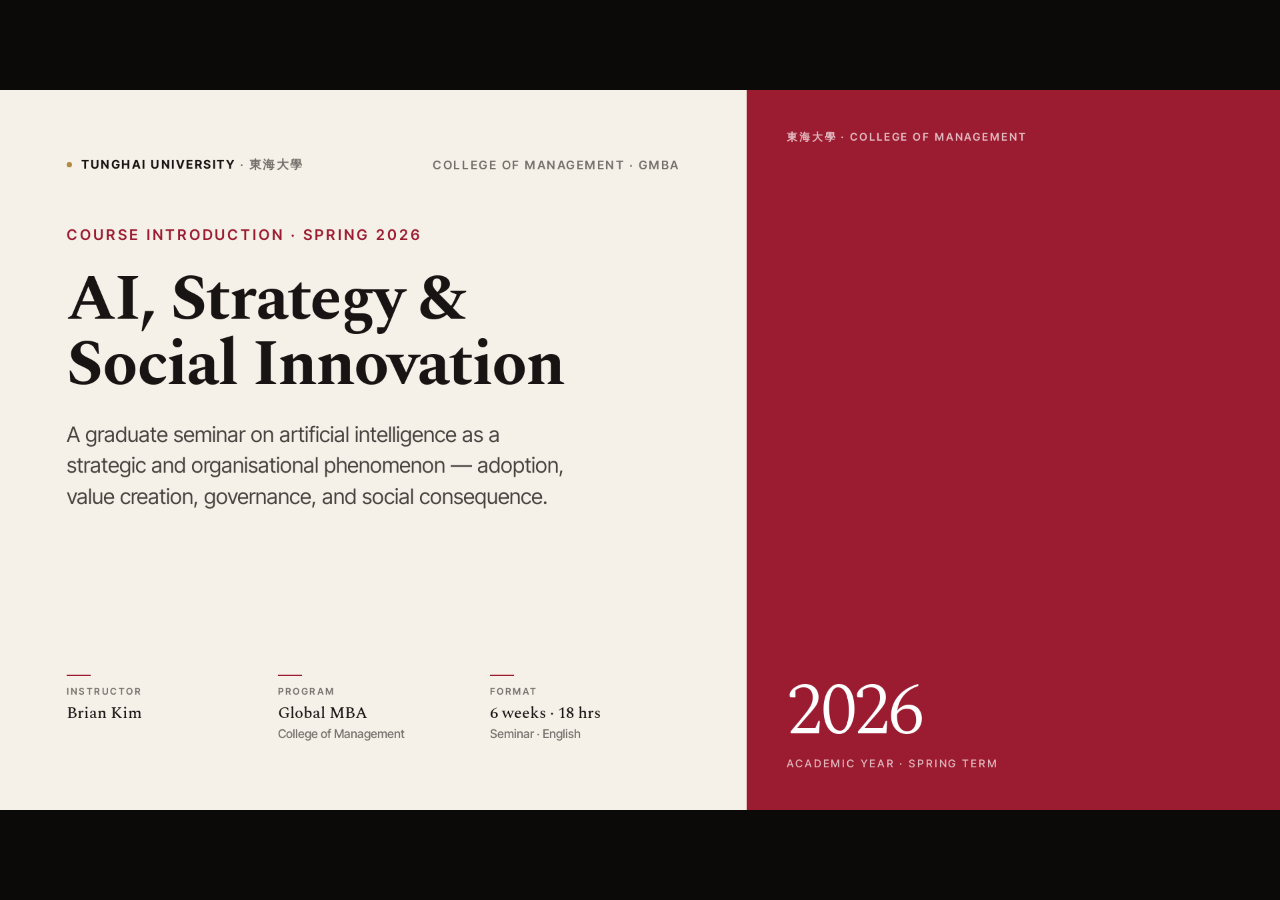
==== index.html @ d87d2ca6 "html" ====
<!doctype html>
<html lang="en">
<head>
<meta charset="utf-8">
<title>GMBA — AI, Strategy & Social Innovation · Course Intro</title>
<link rel="stylesheet" href="tokens.css">
<style>
  /* ===========================================================
     DECK FRAME — 1920×1080, projection-appropriate type/spacing
     =========================================================== */
  html, body { margin: 0; padding: 0; background: #0b0a09; font-family: var(--font-body); }

  deck-stage { background: #0b0a09; }
  deck-stage > section {
    background: var(--cream-50);
    color: var(--ink-950);
    overflow: hidden;
    position: relative;
  }

  /* TYPE_SCALE  (px) — projection sizes */
  /* title 64 · subtitle 44 · body 34 · small 28 · micro 22 */
  /* SPACING — paddingTop 100 · paddingBottom 80 · paddingX 100 · titleGap 52 · itemGap 28 */

  .slide {
    width: 100%; height: 100%;
    box-sizing: border-box;
    padding: 100px 100px 80px 100px;
    display: flex; flex-direction: column;
    position: relative;
  }
  .slide.dark { background: var(--ink-950); color: var(--cream-50); }
  .slide.crimson { background: var(--crimson-700); color: var(--white); }
  .slide.cream { background: var(--cream-50); }

  /* ---------- chrome: top brand bar + footer ---------- */
  .chrome-top {
    position: absolute;
    top: 40px; left: 100px; right: 100px;
    display: flex; justify-content: space-between; align-items: center;
    font-family: var(--font-body);
    font-size: 18px;
    letter-spacing: 0.14em;
    text-transform: uppercase;
    font-weight: 600;
    color: var(--ink-500);
  }
  .crimson .chrome-top, .dark .chrome-top { color: rgba(255,255,255,0.55); }
  .chrome-top .brand { display: flex; align-items: center; gap: 14px; }
  .chrome-top .brand-dot { width: 8px; height: 8px; background: var(--gold-500); border-radius: 50%; }
  .chrome-top .brand strong { color: var(--ink-950); font-weight: 700; }
  .crimson .chrome-top .brand strong, .dark .chrome-top .brand strong { color: var(--white); }

  .chrome-bottom {
    position: absolute;
    bottom: 36px; left: 100px; right: 100px;
    display: flex; justify-content: space-between; align-items: center;
    font-family: var(--font-body);
    font-size: 16px;
    letter-spacing: 0.12em;
    text-transform: uppercase;
    color: var(--ink-500);
  }
  .crimson .chrome-bottom, .dark .chrome-bottom { color: rgba(255,255,255,0.55); }
  .chrome-bottom .rule {
    flex: 1; height: 1px; background: var(--stone-300); margin: 0 24px;
  }
  .crimson .chrome-bottom .rule, .dark .chrome-bottom .rule { background: rgba(255,255,255,0.2); }

  /* ---------- typography ---------- */
  .eyebrow {
    font-family: var(--font-body);
    font-weight: 600;
    font-size: 22px;
    letter-spacing: 0.18em;
    text-transform: uppercase;
    color: var(--crimson-700);
    margin: 0;
  }
  .crimson .eyebrow { color: var(--gold-300); }
  .dark .eyebrow { color: var(--gold-500); }

  .title {
    font-family: var(--font-display);
    font-weight: 700;
    font-size: 88px;
    line-height: 1.02;
    letter-spacing: -0.02em;
    color: var(--ink-950);
    margin: 0;
    text-wrap: balance;
  }
  .crimson .title, .dark .title { color: var(--white); }

  .h-section {
    font-family: var(--font-display);
    font-weight: 600;
    font-size: 64px;
    line-height: 1.05;
    letter-spacing: -0.02em;
    margin: 0;
  }
  .h-frame {
    font-family: var(--font-display);
    font-weight: 600;
    font-size: 44px;
    line-height: 1.1;
    letter-spacing: -0.015em;
    margin: 0;
  }
  .lead {
    font-family: var(--font-body);
    font-weight: 400;
    font-size: 32px;
    line-height: 1.45;
    color: var(--ink-700);
    text-wrap: pretty;
    margin: 0;
  }
  .crimson .lead, .dark .lead { color: rgba(255,255,255,0.85); }

  .body-text {
    font-family: var(--font-body);
    font-weight: 400;
    font-size: 26px;
    line-height: 1.5;
    color: var(--ink-700);
    text-wrap: pretty;
    margin: 0;
  }
  .body-small {
    font-family: var(--font-body);
    font-weight: 400;
    font-size: 22px;
    line-height: 1.5;
    color: var(--ink-700);
    margin: 0;
  }
  .citation {
    font-family: var(--font-body);
    font-style: italic;
    font-weight: 400;
    font-size: 20px;
    line-height: 1.5;
    color: var(--ink-500);
    margin: 0;
  }

  /* ---------- keyword chips (pop-in) ---------- */
  .chips {
    display: flex; flex-wrap: wrap; gap: 14px 12px;
    list-style: none; margin: 0; padding: 0;
  }
  .chip {
    display: inline-flex; align-items: center;
    font-family: var(--font-body);
    font-weight: 500;
    font-size: 22px;
    letter-spacing: 0.01em;
    color: var(--ink-950);
    background: var(--white);
    border: 1px solid var(--stone-300);
    border-radius: 2px;
    padding: 12px 20px;
    /* animation start state */
    opacity: 0;
    transform: translateY(10px);
    transition: opacity 360ms var(--ease), transform 360ms var(--ease);
  }
  .crimson .chip { background: rgba(255,255,255,0.08); border-color: rgba(255,255,255,0.25); color: var(--white); }
  .chip.is-in { opacity: 1; transform: translateY(0); }
  .chip-dot { width: 6px; height: 6px; background: var(--crimson-700); border-radius: 50%; margin-right: 12px; }
  .crimson .chip-dot { background: var(--gold-500); }

  /* ---------- big number / count up ---------- */
  .stat {
    display: flex; flex-direction: column; gap: 12px;
  }
  .stat-num {
    font-family: var(--font-display);
    font-weight: 700;
    font-size: 128px;
    line-height: 0.95;
    letter-spacing: -0.04em;
    color: var(--crimson-700);
    font-variant-numeric: tabular-nums;
  }
  .crimson .stat-num, .dark .stat-num { color: var(--gold-300); }
  .stat-num.ink { color: var(--ink-950); }
  .stat-label {
    font-family: var(--font-body);
    font-weight: 500;
    font-size: 22px;
    line-height: 1.4;
    letter-spacing: 0.04em;
    color: var(--ink-700);
    max-width: 360px;
    text-transform: none;
  }
  .crimson .stat-label, .dark .stat-label { color: rgba(255,255,255,0.8); }
  .stat-source {
    font-family: var(--font-body);
    font-weight: 400;
    font-style: italic;
    font-size: 16px;
    color: var(--ink-500);
  }
  .crimson .stat-source, .dark .stat-source { color: rgba(255,255,255,0.55); }

  /* hero band band */
  .hero-band {
    position: absolute; left: 0; right: 0; top: 0;
    height: 280px;
    background: var(--crimson-700);
    z-index: 0;
  }
  .hero-band .luce {
    position: absolute;
    right: 100px; top: 0; bottom: 0;
    width: 320px;
    opacity: 0.08;
    background: url("assets/luce-chapel-silhouette.svg") center / contain no-repeat;
  }

  /* ---------- framework rows (W*.2 slides) ---------- */
  .frame-row {
    display: grid;
    grid-template-columns: 80px 1fr 1.2fr;
    gap: 36px;
    padding: 30px 0;
    border-top: 1px solid var(--stone-300);
    align-items: start;
  }
  .frame-row:last-child { border-bottom: 1px solid var(--stone-300); }
  .frame-num {
    font-family: var(--font-mono);
    font-weight: 500;
    font-size: 22px;
    color: var(--crimson-700);
    letter-spacing: 0.04em;
    padding-top: 6px;
  }
  .frame-name {
    font-family: var(--font-display);
    font-weight: 600;
    font-size: 36px;
    line-height: 1.1;
    color: var(--ink-950);
    margin: 0 0 6px 0;
  }
  .frame-cite {
    font-family: var(--font-body);
    font-weight: 400;
    font-size: 18px;
    color: var(--ink-500);
    margin: 0;
    line-height: 1.4;
  }
  .frame-hook {
    font-family: var(--font-body);
    font-weight: 400;
    font-size: 22px;
    line-height: 1.5;
    color: var(--ink-700);
    margin: 0;
    text-wrap: pretty;
  }

  /* ---------- agenda grid (overview) ---------- */
  .agenda {
    display: grid;
    grid-template-columns: repeat(3, 1fr);
    gap: 32px 32px;
  }
  .agenda-item {
    background: var(--white);
    border: 1px solid var(--stone-300);
    border-radius: 10px;
    padding: 36px 36px;
    display: flex; flex-direction: column; gap: 18px;
    box-shadow: var(--shadow-1);
  }
  .agenda-week {
    font-family: var(--font-mono);
    font-weight: 500;
    font-size: 18px;
    color: var(--crimson-700);
    letter-spacing: 0.08em;
    text-transform: uppercase;
  }
  .agenda-title {
    font-family: var(--font-display);
    font-weight: 600;
    font-size: 28px;
    line-height: 1.15;
    color: var(--ink-950);
    margin: 0;
  }
  .agenda-meta {
    margin-top: auto;
    font-family: var(--font-body);
    font-size: 18px;
    color: var(--ink-500);
    border-top: 1px solid var(--stone-200);
    padding-top: 16px;
  }

  /* week opener (W*.1) */
  .week-opener {
    display: grid;
    grid-template-columns: 1.05fr 0.95fr;
    gap: 80px;
    height: 100%;
    align-items: stretch;
  }
  .week-opener .left {
    display: flex; flex-direction: column; gap: 32px; padding-top: 40px;
    z-index: 1;
  }
  .week-opener .right {
    display: flex; flex-direction: column; gap: 36px;
    background: var(--white);
    border: 1px solid var(--stone-300);
    border-radius: 10px;
    padding: 56px 48px;
    box-shadow: var(--shadow-1);
    align-self: center;
    margin-top: 60px;
  }
  .stat-grid {
    display: grid; grid-template-columns: 1fr 1fr; gap: 40px 32px;
  }
  .stat-grid .stat-num { font-size: 76px; }
  .stat-grid .stat-label { font-size: 19px; }

  /* week opener — keywords block */
  .keywords-block {
    margin-top: 20px;
  }
  .keywords-label {
    font-family: var(--font-body);
    font-weight: 600;
    font-size: 18px;
    letter-spacing: 0.18em;
    text-transform: uppercase;
    color: var(--crimson-700);
    margin: 0 0 18px 0;
  }
  .crimson .keywords-label { color: var(--gold-300); }

  /* ---------- cover ---------- */
  .cover {
    height: 100%;
    display: grid;
    grid-template-columns: 1.4fr 1fr;
    gap: 0;
    background: var(--cream-50);
  }
  .cover-left {
    padding: 100px;
    display: flex; flex-direction: column; justify-content: space-between;
    background: var(--cream-50);
    position: relative;
  }
  .cover-right {
    background: var(--crimson-700);
    color: var(--white);
    position: relative;
    overflow: hidden;
  }
  .cover-right::before {
    content: ""; position: absolute; inset: 0;
    background: url("assets/luce-chapel-silhouette.svg") center 75% / 80% no-repeat;
    opacity: 0.12;
  }
  .cover-right .label {
    position: absolute;
    top: 60px; left: 60px; right: 60px;
    font-family: var(--font-body);
    font-weight: 600; font-size: 16px;
    letter-spacing: 0.18em; text-transform: uppercase;
    color: rgba(255,255,255,0.7);
  }
  .cover-right .seal {
    position: absolute;
    bottom: 60px; left: 60px; right: 60px;
    color: var(--white);
  }
  .cover-right .seal .year {
    font-family: var(--font-display);
    font-weight: 300;
    font-size: 110px;
    line-height: 1;
    letter-spacing: -0.04em;
    color: var(--white);
  }
  .cover-right .seal .yearlabel {
    font-family: var(--font-body);
    font-weight: 500;
    font-size: 16px;
    letter-spacing: 0.18em;
    text-transform: uppercase;
    color: rgba(255,255,255,0.7);
    margin-top: 12px;
  }
  .cover-meta {
    display: grid; grid-template-columns: repeat(3, 1fr); gap: 32px;
  }
  .cover-meta .field-label {
    font-family: var(--font-body);
    font-weight: 600;
    font-size: 14px;
    letter-spacing: 0.18em;
    text-transform: uppercase;
    color: var(--ink-500);
    margin: 0 0 10px 0;
  }
  .cover-meta .field-value {
    font-family: var(--font-display);
    font-weight: 500;
    font-size: 24px;
    line-height: 1.25;
    color: var(--ink-950);
    margin: 0;
  }
  .cover-meta .rule {
    height: 2px; width: 36px; background: var(--crimson-700);
    margin-bottom: 14px;
  }

  /* closing */
  .closing-grid {
    display: grid; grid-template-columns: 1fr 1fr; gap: 80px;
    flex: 1;
    align-content: center;
  }
  .closing-block .label {
    font-family: var(--font-body);
    font-weight: 600;
    font-size: 18px;
    letter-spacing: 0.18em;
    text-transform: uppercase;
    color: var(--crimson-700);
    margin: 0 0 22px 0;
  }
  .closing-list {
    list-style: none; padding: 0; margin: 0;
    display: flex; flex-direction: column; gap: 18px;
  }
  .closing-list li {
    display: grid; grid-template-columns: 1fr auto;
    align-items: baseline;
    border-bottom: 1px solid var(--stone-300);
    padding-bottom: 18px;
    font-family: var(--font-body);
    font-size: 26px;
    color: var(--ink-700);
  }
  .closing-list li strong { color: var(--ink-950); font-weight: 600; }
  .closing-list li .right { font-family: var(--font-mono); font-size: 22px; color: var(--crimson-700); }

  /* ---------- helpers ---------- */
  .pop {
    opacity: 0; transform: translateY(8px);
    transition: opacity 480ms var(--ease), transform 480ms var(--ease);
  }
  .is-in .pop, .pop.is-in { opacity: 1; transform: translateY(0); }

  .num-callout {
    display: inline-flex; align-items: baseline; gap: 14px;
    padding: 6px 0;
  }
  .num-callout .n {
    font-family: var(--font-display);
    font-weight: 700;
    font-size: 56px;
    color: var(--crimson-700);
    line-height: 1;
    font-variant-numeric: tabular-nums;
  }
  .num-callout .lbl {
    font-family: var(--font-body);
    font-size: 18px;
    color: var(--ink-700);
    line-height: 1.3;
  }

  /* progress dots used in chrome-top right */
  .progress {
    display: flex; gap: 6px; align-items: center;
  }
  .progress .dot {
    width: 8px; height: 8px; border-radius: 50%;
    background: var(--stone-300);
  }
  .progress .dot.active { background: var(--crimson-700); }
  .crimson .progress .dot { background: rgba(255,255,255,0.3); }
  .crimson .progress .dot.active { background: var(--gold-500); }

  /* divider gold dot */
  .gold-dot {
    width: 10px; height: 10px; background: var(--gold-500);
    border-radius: 50%; display: inline-block; vertical-align: middle;
  }

  /* slide W2 split image card */
  .figure-card {
    background: var(--white);
    border: 1px solid var(--stone-300);
    border-radius: 10px;
    overflow: hidden;
    box-shadow: var(--shadow-1);
    display: flex; flex-direction: column;
  }
  .figure-img {
    aspect-ratio: 4 / 3;
    background-size: cover; background-position: center;
  }
  .figure-cap {
    padding: 18px 22px;
    font-family: var(--font-body);
    font-size: 16px;
    color: var(--ink-700);
    border-top: 1px solid var(--stone-200);
  }

  /* slide-frame label (top right of W*.2 slides) */
  .frame-label {
    font-family: var(--font-body);
    font-weight: 600;
    font-size: 18px;
    letter-spacing: 0.18em;
    text-transform: uppercase;
    color: var(--crimson-700);
  }
</style>
</head>
<body>

<deck-stage width="1920" height="1080">

  <!-- ============ 01 · COVER ============ -->
  <section data-label="01 Cover">
    <div class="cover">
      <div class="cover-left">
        <div>
          <div class="chrome-top" style="position: static; left: auto; right: auto; top: auto; padding: 0; margin-bottom: 80px;">
            <div class="brand">
              <span class="brand-dot"></span>
              <span><strong>Tunghai University</strong>&nbsp;·&nbsp;東海大學</span>
            </div>
            <div>College of Management · GMBA</div>
          </div>

          <p class="eyebrow" style="margin-bottom: 36px;">Course Introduction · Spring 2026</p>
          <h1 class="title" style="font-size: 96px; max-width: 920px;">
            AI, Strategy &amp; Social Innovation
          </h1>
          <p class="lead" style="margin-top: 32px; max-width: 760px;">
            A graduate seminar on artificial intelligence as a strategic and organisational
            phenomenon — adoption, value creation, governance, and social consequence.
          </p>
        </div>

        <div class="cover-meta">
          <div>
            <div class="rule"></div>
            <p class="field-label">Instructor</p>
            <p class="field-value">Brian Kim</p>
          </div>
          <div>
            <div class="rule"></div>
            <p class="field-label">Program</p>
            <p class="field-value">Global MBA<br><span style="color:var(--ink-500); font-size: 18px; font-family: var(--font-body);">College of Management</span></p>
          </div>
          <div>
            <div class="rule"></div>
            <p class="field-label">Format</p>
            <p class="field-value">6 weeks · 18 hrs<br><span style="color:var(--ink-500); font-size: 18px; font-family: var(--font-body);">Seminar · English</span></p>
          </div>
        </div>
      </div>

      <div class="cover-right">
        <div class="label">東海大學 · College of Management</div>
        <div class="seal">
          <div class="year"><span class="counter" data-target="2026" data-duration="1400">2026</span></div>
          <div class="yearlabel">Academic year · Spring term</div>
        </div>
      </div>
    </div>
  </section>

  <!-- ============ 02 · COURSE OVERVIEW ============ -->
  <section data-label="02 Course Overview">
    <div class="slide cream">
      <div class="chrome-top">
        <div class="brand"><span class="brand-dot"></span><span><strong>GMBA</strong> · AI, Strategy &amp; Social Innovation</span></div>
        <div>Course Overview</div>
      </div>

      <div style="display: grid; grid-template-columns: 1fr 1.2fr; gap: 100px; flex: 1; align-content: center; padding-top: 40px;">
        <div>
          <p class="eyebrow">The shape of the course</p>
          <h2 class="h-section" style="margin-top: 28px; max-width: 600px;">Six themes, mapped from firm to society.</h2>
          <p class="lead" style="margin-top: 36px; max-width: 540px;">
            The seminar moves from individual adoption decisions to industry-level disruption,
            then outward to data markets, infrastructure, public policy, and the longevity economy.
          </p>

          <div style="display: grid; grid-template-columns: repeat(3, auto); gap: 56px; margin-top: 72px; max-width: 620px;">
            <div class="stat">
              <div class="stat-num ink"><span class="counter" data-target="6" data-duration="1100">6</span></div>
              <div class="stat-label">Weekly sessions</div>
            </div>
            <div class="stat">
              <div class="stat-num ink"><span class="counter" data-target="18" data-duration="1300">18</span></div>
              <div class="stat-label">Contact hours</div>
            </div>
            <div class="stat">
              <div class="stat-num ink"><span class="counter" data-target="18" data-duration="1500">18</span></div>
              <div class="stat-label">Seminal readings</div>
            </div>
          </div>
        </div>

        <div class="agenda">
          <div class="agenda-item"><span class="agenda-week">Week 1</span><h3 class="agenda-title">AI Strategy in Healthcare</h3><div class="agenda-meta">Watson Health · Build vs buy</div></div>
          <div class="agenda-item"><span class="agenda-week">Week 2</span><h3 class="agenda-title">AI in the Medical Sector</h3><div class="agenda-meta">Regulation · Value chain</div></div>
          <div class="agenda-item"><span class="agenda-week">Week 3</span><h3 class="agenda-title">AI &amp; Data as Strategic Assets</h3><div class="agenda-meta">Governance · Platforms</div></div>
          <div class="agenda-item"><span class="agenda-week">Week 4</span><h3 class="agenda-title">AI &amp; IoT Operations</h3><div class="agenda-meta">Smart infrastructure</div></div>
          <div class="agenda-item"><span class="agenda-week">Week 5</span><h3 class="agenda-title">AI for Social Impact</h3><div class="agenda-meta">Public sector · ESG</div></div>
          <div class="agenda-item"><span class="agenda-week">Week 6</span><h3 class="agenda-title">Smart Silver Economy Business Model</h3><div class="agenda-meta">Capstone · Longevity</div></div>
        </div>
      </div>

      <div class="chrome-bottom">
        <span>Tunghai GMBA · 東海大學</span>
        <div class="rule"></div>
        <span>Course Introduction</span>
      </div>
    </div>
  </section>

  <!-- ============ 03 · W1.1 ============ -->
  <section data-label="03 Week 1 · Healthcare">
    <div class="slide cream">
      <div class="hero-band"><div class="luce"></div></div>

      <div class="chrome-top" style="color: rgba(255,255,255,0.7);">
        <div class="brand"><span class="brand-dot"></span><span style="color:#fff;"><strong style="color:#fff;">Week 01</strong> · 03 / 15</span></div>
        <div style="color:rgba(255,255,255,0.7);">AI Strategy in Healthcare</div>
      </div>

      <div style="display: grid; grid-template-columns: 1.2fr 1fr; gap: 80px; flex: 1; padding-top: 220px;">
        <div>
          <p class="eyebrow">Week 01 · Session 1 of 2</p>
          <h2 class="title" style="font-size: 80px; margin-top: 24px; max-width: 720px;">AI Strategy in Healthcare</h2>
          <p class="lead" style="margin-top: 28px; max-width: 660px;">
            AI adoption is a strategic decision, not a technical one — and Watson Health is the
            seminar's opening case study in how that decision can fail at scale.
          </p>

          <div class="keywords-block">
            <p class="keywords-label">Keywords</p>
            <ul class="chips">
              <li class="chip" data-chip><span class="chip-dot"></span>AI adoption</li>
              <li class="chip" data-chip><span class="chip-dot"></span>Strategic investment</li>
              <li class="chip" data-chip><span class="chip-dot"></span>Build vs buy</li>
              <li class="chip" data-chip><span class="chip-dot"></span>Vendor risk</li>
              <li class="chip" data-chip><span class="chip-dot"></span>ROI framing</li>
              <li class="chip" data-chip><span class="chip-dot"></span>IBM Watson lesson</li>
            </ul>
          </div>
        </div>

        <div class="right" style="background: var(--white); border: 1px solid var(--stone-300); border-radius: 10px; padding: 56px 48px; box-shadow: var(--shadow-1); align-self: center; margin-top: 40px;">
          <p class="eyebrow" style="font-size: 18px;">Headline figures · Watson Health</p>
          <div class="stat-grid" style="margin-top: 36px;">
            <div class="stat">
              <div class="stat-num">$<span class="counter" data-target="4" data-duration="1300">4</span>B+</div>
              <div class="stat-label">IBM acquisition spend on Watson Health</div>
            </div>
            <div class="stat">
              <div class="stat-num"><span class="counter" data-target="75" data-duration="1500">75</span>%</div>
              <div class="stat-label">Loss in acquisition value at 2022 sale</div>
            </div>
            <div class="stat">
              <div class="stat-num">$<span class="counter" data-target="62" data-duration="1300">62</span>M</div>
              <div class="stat-label">MD Anderson failed oncology pilot</div>
            </div>
            <div class="stat">
              <div class="stat-num"><span class="counter" data-target="200" data-duration="1500">200</span>+</div>
              <div class="stat-label">Hospital partnerships at peak</div>
            </div>
          </div>
          <p class="stat-source" style="margin-top: 30px;">Source: IBM disclosures, 2015–2022.</p>
        </div>
      </div>

      <div class="chrome-bottom">
        <span>Week 01 · AI Strategy in Healthcare</span>
        <div class="rule"></div>
        <span>03 / 15</span>
      </div>
    </div>
  </section>

  <!-- ============ 04 · W1.2 ============ -->
  <section data-label="04 Week 1 · Frameworks">
    <div class="slide cream">
      <div class="chrome-top">
        <div class="brand"><span class="brand-dot"></span><span><strong>Week 01</strong> · 04 / 15</span></div>
        <div class="frame-label">Theoretical Foundations</div>
      </div>

      <div style="display: grid; grid-template-columns: 0.85fr 1.4fr; gap: 80px; flex: 1; padding-top: 60px; align-items: start;">
        <div>
          <p class="eyebrow">Management focus</p>
          <h2 class="h-section" style="font-size: 56px; margin-top: 24px; max-width: 460px;">A failed acquisition, read through three classic lenses.</h2>
          <p class="body-text" style="margin-top: 32px;">
            Students analyse the build‑vs‑buy decision through Christensen's disruption framework,
            the Technology Acceptance Model, and Barney's Resource‑Based View — locating the failure
            not in the algorithm but in strategic posture.
          </p>

          <div style="display:flex; gap: 40px; margin-top: 56px;">
            <div class="num-callout">
              <span class="n">$<span class="counter" data-target="1" data-duration="1100">1</span>B</span>
              <span class="lbl">2022 sale price<br>(from $4B+ in)</span>
            </div>
            <div class="num-callout">
              <span class="n"><span class="counter" data-target="3" data-duration="900">3</span></span>
              <span class="lbl">Frameworks<br>this session</span>
            </div>
          </div>
        </div>

        <div>
          <div class="frame-row">
            <div class="frame-num">01</div>
            <div>
              <h3 class="frame-name">Disruptive Innovation</h3>
              <p class="frame-cite">Bower &amp; Christensen (1995). <em>Harvard Business Review</em>, 73(1), 43–53.</p>
            </div>
            <p class="frame-hook">Why incumbents like IBM misread Watson's clinical promise — disruptive AI capabilities are easily distorted by anchoring to existing customer expectations and margin structures.</p>
          </div>
          <div class="frame-row">
            <div class="frame-num">02</div>
            <div>
              <h3 class="frame-name">Technology Acceptance Model</h3>
              <p class="frame-cite">Davis (1989). <em>MIS Quarterly</em>, 13(3), 319–340.</p>
            </div>
            <p class="frame-hook">Locates Watson's adoption failure in clinician workflow, not algorithmic capability — perceived usefulness and ease of use as decisive variables.</p>
          </div>
          <div class="frame-row">
            <div class="frame-num">03</div>
            <div>
              <h3 class="frame-name">Resource‑Based View</h3>
              <p class="frame-cite">Barney (1991). <em>Journal of Management</em>, 17(1), 99–120.</p>
            </div>
            <p class="frame-hook">Underpins the build‑vs‑buy question: should AI capability be cultivated as a rare and inimitable resource, or sourced from vendors with no sustainable advantage?</p>
          </div>
        </div>
      </div>

      <div class="chrome-bottom">
        <span>Week 01 · Frameworks</span>
        <div class="rule"></div>
        <span>04 / 15</span>
      </div>
    </div>
  </section>

  <!-- ============ 05 · W2.1 ============ -->
  <section data-label="05 Week 2 · Medical Sector">
    <div class="slide cream">
      <div class="hero-band"><div class="luce"></div></div>
      <div class="chrome-top" style="color: rgba(255,255,255,0.7);">
        <div class="brand"><span class="brand-dot"></span><span style="color:#fff;"><strong style="color:#fff;">Week 02</strong> · 05 / 15</span></div>
        <div style="color:rgba(255,255,255,0.7);">AI in the Medical Sector</div>
      </div>

      <div style="display: grid; grid-template-columns: 1.2fr 1fr; gap: 80px; flex: 1; padding-top: 220px;">
        <div>
          <p class="eyebrow">Week 02 · Session 1 of 2</p>
          <h2 class="title" style="font-size: 80px; margin-top: 24px; max-width: 720px;">AI in the Medical Sector</h2>
          <p class="lead" style="margin-top: 28px; max-width: 660px;">
            A regulated market where AI deployment hinges on institutional complexity — approval pathways,
            partnership templates, and the careful management of clinical liability.
          </p>

          <div class="keywords-block">
            <p class="keywords-label">Keywords</p>
            <ul class="chips">
              <li class="chip" data-chip><span class="chip-dot"></span>Market entry</li>
              <li class="chip" data-chip><span class="chip-dot"></span>Regulatory strategy</li>
              <li class="chip" data-chip><span class="chip-dot"></span>Partnership models</li>
              <li class="chip" data-chip><span class="chip-dot"></span>Liability management</li>
              <li class="chip" data-chip><span class="chip-dot"></span>Value chain disruption</li>
              <li class="chip" data-chip><span class="chip-dot"></span>Innovation pipeline</li>
            </ul>
          </div>
        </div>

        <div class="right" style="background: var(--white); border: 1px solid var(--stone-300); border-radius: 10px; padding: 56px 48px; box-shadow: var(--shadow-1); align-self: center; margin-top: 40px;">
          <p class="eyebrow" style="font-size: 18px;">Market signals · 2024 → 2033</p>
          <div class="stat-grid" style="margin-top: 36px;">
            <div class="stat">
              <div class="stat-num"><span class="counter" data-target="950" data-duration="1700">950</span>+</div>
              <div class="stat-label">FDA‑authorized AI/ML medical devices (mid‑2024)</div>
            </div>
            <div class="stat">
              <div class="stat-num"><span class="counter" data-target="80" data-duration="1300">80</span>%</div>
              <div class="stat-label">Share cleared in radiology</div>
            </div>
            <div class="stat">
              <div class="stat-num">$<span class="counter" data-target="20" data-duration="1300">20</span>B</div>
              <div class="stat-label">Global AI healthcare market, 2024</div>
            </div>
            <div class="stat">
              <div class="stat-num">$<span class="counter" data-target="600" data-duration="1700">600</span>B</div>
              <div class="stat-label">Projected market, 2033</div>
            </div>
          </div>
          <p class="stat-source" style="margin-top: 30px;">Source: FDA device authorisations · industry projections, 2024.</p>
        </div>
      </div>

      <div class="chrome-bottom">
        <span>Week 02 · AI in the Medical Sector</span>
        <div class="rule"></div>
        <span>05 / 15</span>
      </div>
    </div>
  </section>

  <!-- ============ 06 · W2.2 ============ -->
  <section data-label="06 Week 2 · Frameworks">
    <div class="slide cream">
      <div class="chrome-top">
        <div class="brand"><span class="brand-dot"></span><span><strong>Week 02</strong> · 06 / 15</span></div>
        <div class="frame-label">Theoretical Foundations</div>
      </div>

      <div style="display: grid; grid-template-columns: 0.85fr 1.4fr; gap: 80px; flex: 1; padding-top: 60px; align-items: start;">
        <div>
          <p class="eyebrow">Management focus</p>
          <h2 class="h-section" style="font-size: 56px; margin-top: 24px; max-width: 460px;">Mapping where AI inserts itself in regulated value chains.</h2>
          <p class="body-text" style="margin-top: 32px;">
            Students will trace AI across diagnosis, treatment, billing and engagement — combining
            Porter's structural lens with institutional theory and a transaction‑cost reading of
            vendor‑provider partnerships.
          </p>

          <div style="display:flex; gap: 40px; margin-top: 56px;">
            <div class="num-callout">
              <span class="n">30×</span>
              <span class="lbl">Market growth<br>2024 → 2033</span>
            </div>
            <div class="num-callout">
              <span class="n"><span class="counter" data-target="3" data-duration="900">3</span></span>
              <span class="lbl">Frameworks<br>this session</span>
            </div>
          </div>
        </div>

        <div>
          <div class="frame-row">
            <div class="frame-num">01</div>
            <div>
              <h3 class="frame-name">Porter's Value Chain</h3>
              <p class="frame-cite">Porter &amp; Millar (1985). <em>Harvard Business Review</em>, 63(4), 149–160.</p>
            </div>
            <p class="frame-hook">A structural lens for mapping where AI enters diagnosis, treatment, billing and patient engagement — and where margin capture is most likely.</p>
          </div>
          <div class="frame-row">
            <div class="frame-num">02</div>
            <div>
              <h3 class="frame-name">Institutional Theory</h3>
              <p class="frame-cite">DiMaggio &amp; Powell (1983). <em>American Sociological Review</em>, 48(2), 147–160.</p>
            </div>
            <p class="frame-hook">Explains why medical AI deployments converge on similar regulatory pathways, certification routines, and partnership templates.</p>
          </div>
          <div class="frame-row">
            <div class="frame-num">03</div>
            <div>
              <h3 class="frame-name">Transaction Cost Economics</h3>
              <p class="frame-cite">Williamson (1981). <em>American Journal of Sociology</em>, 87(3), 548–577.</p>
            </div>
            <p class="frame-hook">Frames vendor–provider liability allocation and contract design as a question of governance choice under uncertainty and asset specificity.</p>
          </div>
        </div>
      </div>

      <div class="chrome-bottom">
        <span>Week 02 · Frameworks</span>
        <div class="rule"></div>
        <span>06 / 15</span>
      </div>
    </div>
  </section>

  <!-- ============ 07 · W3.1 ============ -->
  <section data-label="07 Week 3 · Data">
    <div class="slide cream">
      <div class="hero-band"><div class="luce"></div></div>
      <div class="chrome-top" style="color: rgba(255,255,255,0.7);">
        <div class="brand"><span class="brand-dot"></span><span style="color:#fff;"><strong style="color:#fff;">Week 03</strong> · 07 / 15</span></div>
        <div style="color:rgba(255,255,255,0.7);">AI &amp; Data as Strategic Assets</div>
      </div>

      <div style="display: grid; grid-template-columns: 1.2fr 1fr; gap: 80px; flex: 1; padding-top: 220px;">
        <div>
          <p class="eyebrow">Week 03 · Session 1 of 2</p>
          <h2 class="title" style="font-size: 80px; margin-top: 24px; max-width: 720px;">AI &amp; Data as Strategic Assets</h2>
          <p class="lead" style="margin-top: 28px; max-width: 660px;">
            Data is the asset; AI is the multiplier. The session examines governance, monetisation,
            and the platform economics of two‑sided data markets.
          </p>

          <div class="keywords-block">
            <p class="keywords-label">Keywords</p>
            <ul class="chips">
              <li class="chip" data-chip><span class="chip-dot"></span>Data governance</li>
              <li class="chip" data-chip><span class="chip-dot"></span>Competitive moat</li>
              <li class="chip" data-chip><span class="chip-dot"></span>Platform strategy</li>
              <li class="chip" data-chip><span class="chip-dot"></span>Monetisation</li>
              <li class="chip" data-chip><span class="chip-dot"></span>Risk &amp; compliance</li>
              <li class="chip" data-chip><span class="chip-dot"></span>Organisational readiness</li>
            </ul>
          </div>
        </div>

        <div class="right" style="background: var(--white); border: 1px solid var(--stone-300); border-radius: 10px; padding: 56px 48px; box-shadow: var(--shadow-1); align-self: center; margin-top: 40px;">
          <p class="eyebrow" style="font-size: 18px;">The data‑value gap · by 2030</p>
          <div class="stat-grid" style="margin-top: 36px;">
            <div class="stat">
              <div class="stat-num">$<span class="counter" data-target="15.7" data-duration="1700" data-decimals="1">15.7</span>T</div>
              <div class="stat-label">AI's projected contribution to global GDP</div>
            </div>
            <div class="stat">
              <div class="stat-num"><span class="counter" data-target="60" data-duration="1300">60</span>%</div>
              <div class="stat-label">Of value trapped in ungoverned data silos</div>
            </div>
            <div class="stat">
              <div class="stat-num"><span class="counter" data-target="2030" data-duration="1500">2030</span></div>
              <div class="stat-label">Horizon year for the projection</div>
            </div>
            <div class="stat">
              <div class="stat-num">2‑sided</div>
              <div class="stat-label">Market structure underpinning AI platforms</div>
            </div>
          </div>
          <p class="stat-source" style="margin-top: 30px;">Source: PwC, McKinsey AI economic impact estimates.</p>
        </div>
      </div>

      <div class="chrome-bottom">
        <span>Week 03 · AI &amp; Data as Strategic Assets</span>
        <div class="rule"></div>
        <span>07 / 15</span>
      </div>
    </div>
  </section>

  <!-- ============ 08 · W3.2 ============ -->
  <section data-label="08 Week 3 · Frameworks">
    <div class="slide cream">
      <div class="chrome-top">
        <div class="brand"><span class="brand-dot"></span><span><strong>Week 03</strong> · 08 / 15</span></div>
        <div class="frame-label">Theoretical Foundations</div>
      </div>

      <div style="display: grid; grid-template-columns: 0.85fr 1.4fr; gap: 80px; flex: 1; padding-top: 60px; align-items: start;">
        <div>
          <p class="eyebrow">Management focus</p>
          <h2 class="h-section" style="font-size: 56px; margin-top: 24px; max-width: 460px;">From sensing change to monetising the asymmetry it creates.</h2>
          <p class="body-text" style="margin-top: 32px;">
            Three economic lenses combine: dynamic capabilities for renewal,
            two‑sided market theory for monetisation, and the lemons problem to make sense of
            opacity in AI training data and model provenance.
          </p>

          <div style="display:flex; gap: 40px; margin-top: 56px;">
            <div class="num-callout">
              <span class="n">$<span class="counter" data-target="15.7" data-duration="1700" data-decimals="1">15.7</span>T</span>
              <span class="lbl">AI contribution<br>to global GDP, 2030</span>
            </div>
            <div class="num-callout">
              <span class="n"><span class="counter" data-target="3" data-duration="900">3</span></span>
              <span class="lbl">Frameworks<br>this session</span>
            </div>
          </div>
        </div>

        <div>
          <div class="frame-row">
            <div class="frame-num">01</div>
            <div>
              <h3 class="frame-name">Dynamic Capabilities</h3>
              <p class="frame-cite">Teece, Pisano &amp; Shuen (1997). <em>Strategic Management Journal</em>, 18(7), 509–533.</p>
            </div>
            <p class="frame-hook">Frames data‑and‑AI strategy as sensing, seizing and reconfiguring — testing whether organisations can renew data assets, not merely accumulate them.</p>
          </div>
          <div class="frame-row">
            <div class="frame-num">02</div>
            <div>
              <h3 class="frame-name">Platform Economics (Two‑Sided Markets)</h3>
              <p class="frame-cite">Rochet &amp; Tirole (2003). <em>JEEA</em>, 1(4), 990–1029.</p>
            </div>
            <p class="frame-hook">Explains how AI firms monetise data by orchestrating two‑sided markets where one side's training signal creates value for the other.</p>
          </div>
          <div class="frame-row">
            <div class="frame-num">03</div>
            <div>
              <h3 class="frame-name">Information Asymmetry</h3>
              <p class="frame-cite">Akerlof (1970). <em>Quarterly Journal of Economics</em>, 84(3), 488–500.</p>
            </div>
            <p class="frame-hook">Maps the lemons problem onto AI markets: transparency and certification become economic — not just ethical — necessities.</p>
          </div>
        </div>
      </div>

      <div class="chrome-bottom">
        <span>Week 03 · Frameworks</span>
        <div class="rule"></div>
        <span>08 / 15</span>
      </div>
    </div>
  </section>

  <!-- ============ 09 · W4.1 ============ -->
  <section data-label="09 Week 4 · IoT">
    <div class="slide cream">
      <div class="hero-band"><div class="luce"></div></div>
      <div class="chrome-top" style="color: rgba(255,255,255,0.7);">
        <div class="brand"><span class="brand-dot"></span><span style="color:#fff;"><strong style="color:#fff;">Week 04</strong> · 09 / 15</span></div>
        <div style="color:rgba(255,255,255,0.7);">AI &amp; IoT Operations</div>
      </div>

      <div style="display: grid; grid-template-columns: 1.2fr 1fr; gap: 80px; flex: 1; padding-top: 220px;">
        <div>
          <p class="eyebrow">Week 04 · Session 1 of 2</p>
          <h2 class="title" style="font-size: 80px; margin-top: 24px; max-width: 720px;">AI &amp; IoT Operations</h2>
          <p class="lead" style="margin-top: 28px; max-width: 660px;">
            The Internet of Things creates a new operational layer. The session examines
            capital allocation, ecosystem management, and the diffusion of connected infrastructure.
          </p>

          <div class="keywords-block">
            <p class="keywords-label">Keywords</p>
            <ul class="chips">
              <li class="chip" data-chip><span class="chip-dot"></span>Operational efficiency</li>
              <li class="chip" data-chip><span class="chip-dot"></span>Smart infrastructure</li>
              <li class="chip" data-chip><span class="chip-dot"></span>Ecosystem management</li>
              <li class="chip" data-chip><span class="chip-dot"></span>Scalability</li>
              <li class="chip" data-chip><span class="chip-dot"></span>Capital allocation</li>
              <li class="chip" data-chip><span class="chip-dot"></span>Supply chain AI</li>
            </ul>
          </div>
        </div>

        <div class="right" style="background: var(--white); border: 1px solid var(--stone-300); border-radius: 10px; padding: 56px 48px; box-shadow: var(--shadow-1); align-self: center; margin-top: 40px;">
          <p class="eyebrow" style="font-size: 18px;">The operational layer · by 2030</p>
          <div class="stat-grid" style="margin-top: 36px;">
            <div class="stat">
              <div class="stat-num"><span class="counter" data-target="30" data-duration="1500">30</span>–<span class="counter" data-target="40" data-duration="1700">40</span>B</div>
              <div class="stat-label">Connected IoT devices</div>
            </div>
            <div class="stat">
              <div class="stat-num">$<span class="counter" data-target="12.6" data-duration="1700" data-decimals="1">12.6</span>T</div>
              <div class="stat-label">High estimate of IoT economic value</div>
            </div>
            <div class="stat">
              <div class="stat-num">$<span class="counter" data-target="14" data-duration="1500">14</span>T</div>
              <div class="stat-label">Industrial efficiency upside</div>
            </div>
            <div class="stat">
              <div class="stat-num">$<span class="counter" data-target="5.5" data-duration="1500" data-decimals="1">5.5</span>T</div>
              <div class="stat-label">Low estimate of IoT economic value</div>
            </div>
          </div>
          <p class="stat-source" style="margin-top: 30px;">Source: McKinsey Global Institute, IoT economic value estimates.</p>
        </div>
      </div>

      <div class="chrome-bottom">
        <span>Week 04 · AI &amp; IoT Operations</span>
        <div class="rule"></div>
        <span>09 / 15</span>
      </div>
    </div>
  </section>

  <!-- ============ 10 · W4.2 ============ -->
  <section data-label="10 Week 4 · Frameworks">
    <div class="slide cream">
      <div class="chrome-top">
        <div class="brand"><span class="brand-dot"></span><span><strong>Week 04</strong> · 10 / 15</span></div>
        <div class="frame-label">Theoretical Foundations</div>
      </div>

      <div style="display: grid; grid-template-columns: 0.85fr 1.4fr; gap: 80px; flex: 1; padding-top: 60px; align-items: start;">
        <div>
          <p class="eyebrow">Management focus</p>
          <h2 class="h-section" style="font-size: 56px; margin-top: 24px; max-width: 460px;">Connected infrastructure rarely succeeds inside one firm.</h2>
          <p class="body-text" style="margin-top: 32px;">
            Three frames converge on the IoT problem: ecosystem co‑evolution, the uneven diffusion
            of connected capabilities, and the lean discipline of asking whether sensors fix waste —
            or merely automate it.
          </p>

          <div style="display:flex; gap: 40px; margin-top: 56px;">
            <div class="num-callout">
              <span class="n"><span class="counter" data-target="40" data-duration="1500">40</span>B</span>
              <span class="lbl">Connected devices<br>upper bound, 2030</span>
            </div>
            <div class="num-callout">
              <span class="n"><span class="counter" data-target="3" data-duration="900">3</span></span>
              <span class="lbl">Frameworks<br>this session</span>
            </div>
          </div>
        </div>

        <div>
          <div class="frame-row">
            <div class="frame-num">01</div>
            <div>
              <h3 class="frame-name">Ecosystem Theory</h3>
              <p class="frame-cite">Moore (1993). <em>Harvard Business Review</em>, 71(3), 75–86.</p>
            </div>
            <p class="frame-hook">Connected AI succeeds in co‑evolving networks of device makers, platform operators, integrators, and end users — not within a single firm's boundary.</p>
          </div>
          <div class="frame-row">
            <div class="frame-num">02</div>
            <div>
              <h3 class="frame-name">Diffusion of Innovations</h3>
              <p class="frame-cite">Rogers (2003). <em>Diffusion of innovations</em> (5th ed.). Free Press.</p>
            </div>
            <p class="frame-hook">Explains why early‑adopter sites — smart factories, connected hospitals — move years ahead of laggards, with consequences for capital‑allocation timing.</p>
          </div>
          <div class="frame-row">
            <div class="frame-num">03</div>
            <div>
              <h3 class="frame-name">Lean Operations</h3>
              <p class="frame-cite">Womack, Jones &amp; Roos (1990). <em>The machine that changed the world</em>. Rawson Associates.</p>
            </div>
            <p class="frame-hook">The benchmark against which AI‑IoT efficiency gains are measured: do sensors genuinely reduce waste, or merely automate an already‑flawed process?</p>
          </div>
        </div>
      </div>

      <div class="chrome-bottom">
        <span>Week 04 · Frameworks</span>
        <div class="rule"></div>
        <span>10 / 15</span>
      </div>
    </div>
  </section>

  <!-- ============ 11 · W5.1 ============ -->
  <section data-label="11 Week 5 · Social Impact">
    <div class="slide cream">
      <div class="hero-band"><div class="luce"></div></div>
      <div class="chrome-top" style="color: rgba(255,255,255,0.7);">
        <div class="brand"><span class="brand-dot"></span><span style="color:#fff;"><strong style="color:#fff;">Week 05</strong> · 11 / 15</span></div>
        <div style="color:rgba(255,255,255,0.7);">AI for Social Impact</div>
      </div>

      <div style="display: grid; grid-template-columns: 1.2fr 1fr; gap: 80px; flex: 1; padding-top: 220px;">
        <div>
          <p class="eyebrow">Week 05 · Session 1 of 2</p>
          <h2 class="title" style="font-size: 80px; margin-top: 24px; max-width: 720px;">AI for Social Impact</h2>
          <p class="lead" style="margin-top: 28px; max-width: 660px;">
            The unit of analysis shifts from firm to society. When is AI the right answer — and
            when does high‑tech displace a lower‑cost, community‑centred intervention?
          </p>

          <div class="keywords-block">
            <p class="keywords-label">Keywords</p>
            <ul class="chips">
              <li class="chip" data-chip><span class="chip-dot"></span>Stakeholder mapping</li>
              <li class="chip" data-chip><span class="chip-dot"></span>Public‑private partnership</li>
              <li class="chip" data-chip><span class="chip-dot"></span>ESG integration</li>
              <li class="chip" data-chip><span class="chip-dot"></span>Social ROI</li>
              <li class="chip" data-chip><span class="chip-dot"></span>Appropriate technology</li>
              <li class="chip" data-chip><span class="chip-dot"></span>Change management</li>
              <li class="chip" data-chip><span class="chip-dot"></span>Inequality</li>
            </ul>
          </div>
        </div>

        <div class="right" style="background: var(--white); border: 1px solid var(--stone-300); border-radius: 10px; padding: 56px 48px; box-shadow: var(--shadow-1); align-self: center; margin-top: 40px;">
          <p class="eyebrow" style="font-size: 18px;">Public sector AI · the scale</p>
          <div class="stat-grid" style="margin-top: 36px;">
            <div class="stat">
              <div class="stat-num">$<span class="counter" data-target="85" data-duration="1500">85</span>B</div>
              <div class="stat-label">Public sector AI spend, projected 2030</div>
            </div>
            <div class="stat">
              <div class="stat-num">$<span class="counter" data-target="40" data-duration="1300">40</span>B</div>
              <div class="stat-label">Saudi Arabia's national AI fund</div>
            </div>
            <div class="stat">
              <div class="stat-num"><span class="counter" data-target="40" data-duration="1300">40</span>%</div>
              <div class="stat-label">Reduction in unintended societal harm via risk mitigation</div>
            </div>
            <div class="stat">
              <div class="stat-num">3‑BL</div>
              <div class="stat-label">Triple bottom line as evaluation lens</div>
            </div>
          </div>
          <p class="stat-source" style="margin-top: 30px;">Source: IDC public sector AI projections; national AI strategies.</p>
        </div>
      </div>

      <div class="chrome-bottom">
        <span>Week 05 · AI for Social Impact</span>
        <div class="rule"></div>
        <span>11 / 15</span>
      </div>
    </div>
  </section>

  <!-- ============ 12 · W5.2 ============ -->
  <section data-label="12 Week 5 · Frameworks">
    <div class="slide cream">
      <div class="chrome-top">
        <div class="brand"><span class="brand-dot"></span><span><strong>Week 05</strong> · 12 / 15</span></div>
        <div class="frame-label">Theoretical Foundations</div>
      </div>

      <div style="display: grid; grid-template-columns: 0.85fr 1.4fr; gap: 80px; flex: 1; padding-top: 60px; align-items: start;">
        <div>
          <p class="eyebrow">Management focus</p>
          <h2 class="h-section" style="font-size: 56px; margin-top: 24px; max-width: 460px;">Legitimacy across stakeholders, not only shareholders.</h2>
          <p class="body-text" style="margin-top: 32px;">
            The session combines stakeholder analysis, Schumacher's appropriate‑technology
            discipline, and Elkington's triple‑bottom‑line — equipping students to evaluate AI
            in welfare, education and justice systems.
          </p>

          <div style="display:flex; gap: 40px; margin-top: 56px;">
            <div class="num-callout">
              <span class="n">$<span class="counter" data-target="85" data-duration="1500">85</span>B</span>
              <span class="lbl">Public sector AI<br>spend, 2030</span>
            </div>
            <div class="num-callout">
              <span class="n"><span class="counter" data-target="3" data-duration="900">3</span></span>
              <span class="lbl">Frameworks<br>this session</span>
            </div>
          </div>
        </div>

        <div>
          <div class="frame-row">
            <div class="frame-num">01</div>
            <div>
              <h3 class="frame-name">Stakeholder Theory</h3>
              <p class="frame-cite">Freeman (1984). <em>Strategic management: A stakeholder approach</em>. Pitman.</p>
            </div>
            <p class="frame-hook">The foundational tool for AI deployments in welfare, education and justice — where success depends on legitimacy across citizens, regulators, frontline workers and affected communities.</p>
          </div>
          <div class="frame-row">
            <div class="frame-num">02</div>
            <div>
              <h3 class="frame-name">Appropriate Technology</h3>
              <p class="frame-cite">Schumacher (1973). <em>Small is beautiful: Economics as if people mattered</em>. Blond &amp; Briggs.</p>
            </div>
            <p class="frame-hook">Disciplines the assumption that AI is always the answer — asking when a lower‑cost, community‑centred intervention better serves the people it is meant to help.</p>
          </div>
          <div class="frame-row">
            <div class="frame-num">03</div>
            <div>
              <h3 class="frame-name">Triple Bottom Line</h3>
              <p class="frame-cite">Elkington (1997). <em>Cannibals with forks: The triple bottom line of 21st century business</em>. Capstone.</p>
            </div>
            <p class="frame-hook">Extends performance measurement of AI initiatives beyond financial return to social and environmental outcomes — language for ESG and impact reporting.</p>
          </div>
        </div>
      </div>

      <div class="chrome-bottom">
        <span>Week 05 · Frameworks</span>
        <div class="rule"></div>
        <span>12 / 15</span>
      </div>
    </div>
  </section>

  <!-- ============ 13 · W6.1 ============ -->
  <section data-label="13 Week 6 · Silver Economy">
    <div class="slide cream">
      <div class="hero-band"><div class="luce"></div></div>
      <div class="chrome-top" style="color: rgba(255,255,255,0.7);">
        <div class="brand"><span class="brand-dot"></span><span style="color:#fff;"><strong style="color:#fff;">Week 06</strong> · 13 / 15</span></div>
        <div style="color:rgba(255,255,255,0.7);">Smart Silver Economy Business Model</div>
      </div>

      <div style="display: grid; grid-template-columns: 1.2fr 1fr; gap: 80px; flex: 1; padding-top: 220px;">
        <div>
          <p class="eyebrow">Week 06 · Capstone session</p>
          <h2 class="title" style="font-size: 76px; margin-top: 24px; max-width: 760px;">Smart Silver Economy Business Model</h2>
          <p class="lead" style="margin-top: 28px; max-width: 660px;">
            The capstone integrates the seminar's themes into a business‑model exercise: design AI‑enabled
            products for older adults — and stress‑test them against welfare‑framing defaults.
          </p>

          <div class="keywords-block">
            <p class="keywords-label">Keywords</p>
            <ul class="chips">
              <li class="chip" data-chip><span class="chip-dot"></span>Market sizing</li>
              <li class="chip" data-chip><span class="chip-dot"></span>Business model canvas</li>
              <li class="chip" data-chip><span class="chip-dot"></span>Value proposition</li>
              <li class="chip" data-chip><span class="chip-dot"></span>Customer segmentation</li>
              <li class="chip" data-chip><span class="chip-dot"></span>Revenue streams</li>
              <li class="chip" data-chip><span class="chip-dot"></span>Social enterprise</li>
              <li class="chip" data-chip><span class="chip-dot"></span>Longevity economy</li>
            </ul>
          </div>
        </div>

        <div class="right" style="background: var(--white); border: 1px solid var(--stone-300); border-radius: 10px; padding: 56px 48px; box-shadow: var(--shadow-1); align-self: center; margin-top: 40px;">
          <p class="eyebrow" style="font-size: 18px;">Longevity economy · by 2030</p>
          <div class="stat-grid" style="margin-top: 36px;">
            <div class="stat">
              <div class="stat-num">$<span class="counter" data-target="27" data-duration="1500">27</span>T</div>
              <div class="stat-label">Global longevity economy</div>
            </div>
            <div class="stat">
              <div class="stat-num">$<span class="counter" data-target="52" data-duration="1700">52</span>T</div>
              <div class="stat-label">Spend by the 50‑plus cohort</div>
            </div>
            <div class="stat">
              <div class="stat-num"><span class="counter" data-target="54" data-duration="1300">54</span>%</div>
              <div class="stat-label">Share of global consumption, 50+</div>
            </div>
            <div class="stat">
              <div class="stat-num"><span class="counter" data-target="34" data-duration="1300">34</span>%</div>
              <div class="stat-label">Share of global wealth, 50+</div>
            </div>
          </div>
          <p class="stat-source" style="margin-top: 30px;">Source: AARP, OECD, longevity economy projections.</p>
        </div>
      </div>

      <div class="chrome-bottom">
        <span>Week 06 · Smart Silver Economy</span>
        <div class="rule"></div>
        <span>13 / 15</span>
      </div>
    </div>
  </section>

  <!-- ============ 14 · W6.2 ============ -->
  <section data-label="14 Week 6 · Frameworks">
    <div class="slide cream">
      <div class="chrome-top">
        <div class="brand"><span class="brand-dot"></span><span><strong>Week 06</strong> · 14 / 15</span></div>
        <div class="frame-label">Theoretical Foundations</div>
      </div>

      <div style="display: grid; grid-template-columns: 0.85fr 1.4fr; gap: 80px; flex: 1; padding-top: 60px; align-items: start;">
        <div>
          <p class="eyebrow">Capstone integration</p>
          <h2 class="h-section" style="font-size: 56px; margin-top: 24px; max-width: 460px;">Treat older adults as informed, value‑conscious consumers.</h2>
          <p class="body-text" style="margin-top: 32px;">
            Students apply Osterwalder's canvas, search blue‑ocean adjacencies in eldercare, and
            reframe the segment through Prahalad's Base‑of‑the‑Pyramid logic. Session concludes
            with student project presentations.
          </p>

          <div style="display:flex; gap: 40px; margin-top: 56px;">
            <div class="num-callout">
              <span class="n">$<span class="counter" data-target="27" data-duration="1500">27</span>T</span>
              <span class="lbl">Longevity economy<br>by 2030</span>
            </div>
            <div class="num-callout">
              <span class="n"><span class="counter" data-target="3" data-duration="900">3</span></span>
              <span class="lbl">Frameworks<br>this session</span>
            </div>
          </div>
        </div>

        <div>
          <div class="frame-row">
            <div class="frame-num">01</div>
            <div>
              <h3 class="frame-name">Business Model Canvas</h3>
              <p class="frame-cite">Osterwalder &amp; Pigneur (2010). <em>Business model generation: A handbook for visionaries, game changers, and challengers</em>. John Wiley &amp; Sons.</p>
            </div>
            <p class="frame-hook">The structural backbone of the capstone — a shared template to design and stress‑test AI‑enabled silver‑economy ventures across customers, channels, revenue and partnerships.</p>
          </div>
          <div class="frame-row">
            <div class="frame-num">02</div>
            <div>
              <h3 class="frame-name">Blue Ocean Strategy</h3>
              <p class="frame-cite">Kim &amp; Mauborgne (2004). <em>Harvard Business Review</em>, 82(10), 76–85.</p>
            </div>
            <p class="frame-hook">Directs students toward under‑served segments of the longevity economy, where value innovation opens new market space outside the crowded medical‑device niche.</p>
          </div>
          <div class="frame-row">
            <div class="frame-num">03</div>
            <div>
              <h3 class="frame-name">Base of the Pyramid</h3>
              <p class="frame-cite">Prahalad (2004). <em>The fortune at the bottom of the pyramid: Eradicating poverty through profits</em>. Wharton School Publishing.</p>
            </div>
            <p class="frame-hook">A decisive reframe: older adults as informed consumers whose aggregate purchasing power supports market‑based innovation, not welfare‑defaulted design.</p>
          </div>
        </div>
      </div>

      <div class="chrome-bottom">
        <span>Week 06 · Frameworks</span>
        <div class="rule"></div>
        <span>14 / 15</span>
      </div>
    </div>
  </section>

  <!-- ============ 15 · CLOSING ============ -->
  <section data-label="15 Closing">
    <div class="slide" style="background: var(--ink-950); color: var(--cream-50);">
      <div class="chrome-top">
        <div class="brand"><span class="brand-dot"></span><span style="color:#fff;"><strong style="color:#fff;">GMBA</strong> · AI, Strategy &amp; Social Innovation</span></div>
        <div>15 / 15 · Close</div>
      </div>

      <div style="display: grid; grid-template-columns: 1fr 1fr; gap: 100px; flex: 1; padding-top: 80px;">
        <div>
          <p class="eyebrow" style="color: var(--gold-500);">Course Close</p>
          <h2 class="h-section" style="color: var(--white); margin-top: 24px; font-size: 72px; max-width: 540px;">Six weeks. One question.</h2>
          <p class="lead" style="color: rgba(255,255,255,0.85); margin-top: 36px; max-width: 540px;">
            When AI changes a market, what is the manager's job — and what frameworks
            equip you to do it well?
          </p>

          <div style="margin-top: 80px; display: grid; grid-template-columns: 1fr 1fr; gap: 40px; max-width: 540px;">
            <div>
              <p class="eyebrow" style="color: var(--gold-500); font-size: 16px;">Instructor</p>
              <p style="font-family: var(--font-display); font-size: 32px; color: var(--white); margin: 14px 0 4px 0;">Brian Kim</p>
              <p style="font-family: var(--font-body); font-size: 18px; color: rgba(255,255,255,0.65); margin: 0;">College of Management · GMBA</p>
            </div>
            <div>
              <p class="eyebrow" style="color: var(--gold-500); font-size: 16px;">Term</p>
              <p style="font-family: var(--font-display); font-size: 32px; color: var(--white); margin: 14px 0 4px 0;">Spring 2026</p>
              <p style="font-family: var(--font-body); font-size: 18px; color: rgba(255,255,255,0.65); margin: 0;">6 weekly sessions · 18 hours</p>
            </div>
          </div>
        </div>

        <div>
          <p class="eyebrow" style="color: var(--gold-500);">Assessment</p>
          <ul class="closing-list" style="margin-top: 28px;">
            <li style="border-color: rgba(255,255,255,0.18); color: rgba(255,255,255,0.85);">
              <span><strong style="color:#fff;">Case analyses</strong>  ·  weekly written briefs</span>
              <span class="right" style="color: var(--gold-500);"><span class="counter" data-target="40" data-duration="1100">40</span>%</span>
            </li>
            <li style="border-color: rgba(255,255,255,0.18); color: rgba(255,255,255,0.85);">
              <span><strong style="color:#fff;">Seminar participation</strong>  ·  framework application</span>
              <span class="right" style="color: var(--gold-500);"><span class="counter" data-target="20" data-duration="1100">20</span>%</span>
            </li>
            <li style="border-color: rgba(255,255,255,0.18); color: rgba(255,255,255,0.85);">
              <span><strong style="color:#fff;">Capstone project</strong>  ·  silver‑economy business model</span>
              <span class="right" style="color: var(--gold-500);"><span class="counter" data-target="40" data-duration="1100">40</span>%</span>
            </li>
          </ul>

          <div style="margin-top: 80px; padding: 32px 36px; border: 1px solid rgba(255,255,255,0.18); border-radius: 10px; background: rgba(255,255,255,0.03);">
            <p class="eyebrow" style="color: var(--gold-500); font-size: 16px;">First session</p>
            <p style="font-family: var(--font-display); font-size: 30px; color: var(--white); margin: 14px 0 6px 0;">Week 01 — AI Strategy in Healthcare</p>
            <p style="font-family: var(--font-body); font-size: 20px; color: rgba(255,255,255,0.65); margin: 0;">
              Read: Bower &amp; Christensen (1995); Davis (1989); Barney (1991).
            </p>
          </div>
        </div>
      </div>

      <div class="chrome-bottom">
        <span style="color: rgba(255,255,255,0.55);">東海大學 · Tunghai GMBA</span>
        <div class="rule" style="background: rgba(255,255,255,0.2);"></div>
        <span style="color: rgba(255,255,255,0.55);">— end —</span>
      </div>
    </div>
  </section>

</deck-stage>

<script src="deck-stage.js"></script>
<script>
  /* =================================================================
     SLIDE-ENTER ANIMATIONS
     - chips fade/rise in stagger
     - .counter elements count up to data-target
     ================================================================= */

  function easeOutCubic(t) { return 1 - Math.pow(1 - t, 3); }

  function animateCounter(el) {
    const target = parseFloat(el.dataset.target);
    const duration = parseInt(el.dataset.duration || '1200', 10);
    const decimals = parseInt(el.dataset.decimals || '0', 10);
    if (Number.isNaN(target)) return;

    const start = performance.now();
    function step(now) {
      const t = Math.min(1, (now - start) / duration);
      const eased = easeOutCubic(t);
      const v = target * eased;
      el.textContent = decimals > 0 ? v.toFixed(decimals) : Math.round(v).toString();
      if (t < 1) requestAnimationFrame(step);
      else el.textContent = decimals > 0 ? target.toFixed(decimals) : Math.round(target).toString();
    }
    requestAnimationFrame(step);
  }

  function animateSlide(section) {
    // counters
    section.querySelectorAll('.counter').forEach(el => {
      // reset text to 0 to avoid flash; if decimal, show 0.0
      const decimals = parseInt(el.dataset.decimals || '0', 10);
      el.textContent = decimals > 0 ? (0).toFixed(decimals) : '0';
      // small per-element offset so big-number reveals feel orchestrated
      animateCounter(el);
    });

    // chips — staggered
    const chips = section.querySelectorAll('[data-chip]');
    chips.forEach((c, i) => {
      c.classList.remove('is-in');
      // restart by forcing reflow
      void c.offsetWidth;
      setTimeout(() => c.classList.add('is-in'), 100 + i * 90);
    });
  }

  function getCurrentSection() {
    const stage = document.querySelector('deck-stage');
    if (!stage) return null;
    // deck-stage uses internal index; query slotted children by visibility instead
    const sections = stage.querySelectorAll(':scope > section');
    // The component sets visibility/opacity per slide; the active one has its
    // host visible on screen. Easiest: rely on deck-stage's own index attribute
    // by reading aria-current if set; fallback: pick by index from the URL hash.
    const hash = location.hash || '#0';
    const idx = parseInt(hash.replace('#',''), 10) || 0;
    return sections[idx] || sections[0];
  }

  // Listen for slideIndexChanged messages dispatched by deck-stage
  window.addEventListener('message', (e) => {
    if (e.data && typeof e.data === 'object' && 'slideIndexChanged' in e.data) {
      const stage = document.querySelector('deck-stage');
      const sections = stage.querySelectorAll(':scope > section');
      const sec = sections[e.data.slideIndexChanged];
      if (sec) {
        // tiny delay so slide is on-screen before animations begin
        setTimeout(() => animateSlide(sec), 120);
      }
    }
  });

  // Initial run on load — animate slide 0 once stage is ready
  window.addEventListener('load', () => {
    setTimeout(() => {
      const stage = document.querySelector('deck-stage');
      if (!stage) return;
      const sections = stage.querySelectorAll(':scope > section');
      // current index from deck-stage's URL hash (it stores #N)
      const hash = location.hash || '#0';
      const idx = parseInt(hash.replace('#',''), 10) || 0;
      const sec = sections[idx] || sections[0];
      if (sec) animateSlide(sec);
    }, 300);
  });
</script>

</body>
</html>
---- tokens.css ----
/* ============================================================
   Tunghai GMBA — Design Tokens
   Import once at the root of any artifact:
     <link rel="stylesheet" href="/colors_and_type.css">
   ============================================================ */

/* Webfonts (Google Fonts substitutions — flag if official Tunghai fonts exist) */
@import url('https://fonts.googleapis.com/css2?family=Spectral:wght@300;400;500;600;700;800&family=Inter+Tight:wght@300;400;500;600;700&family=Noto+Serif+TC:wght@400;500;600;700&family=JetBrains+Mono:wght@400;500&display=swap');

:root {
  /* ---------- Color: brand ---------- */
  --crimson-900: #6E0E1F;
  --crimson-800: #871526;
  --crimson-700: #9B1B30;   /* PRIMARY brand color — Tunghai academic crimson */
  --crimson-600: #B23548;
  --crimson-100: #F4DDE2;

  --ink-950: #171413;       /* near‑black ink */
  --ink-800: #2E2A28;
  --ink-700: #4A4441;
  --ink-500: #76706C;
  --ink-300: #A9A39E;

  --cream-50:  #F6F1E8;     /* warm page surface */
  --cream-100: #EFE8DA;

  --stone-50:  #FAF8F4;
  --stone-100: #EDEAE4;
  --stone-200: #DCD7CE;
  --stone-300: #C9C3B8;
  --stone-500: #8E8779;

  --gold-500: #B08A3E;      /* accent — GMBA dot, anniversary motif */
  --gold-300: #D9BE7E;

  --pine-700: #1F3D2E;      /* secondary — sustainability / liberal arts */

  --white: #FFFFFF;

  /* ---------- Color: semantic ---------- */
  --bg-page:      var(--cream-50);
  --bg-surface:   var(--white);
  --bg-elevated:  var(--white);
  --bg-inverse:   var(--ink-950);
  --bg-hero:      var(--crimson-700);

  --fg-1:         var(--ink-950);   /* primary text */
  --fg-2:         var(--ink-700);   /* secondary text */
  --fg-3:         var(--ink-500);   /* muted text */
  --fg-link:      var(--crimson-700);
  --fg-link-hover:var(--crimson-800);
  --fg-on-crimson:var(--white);
  --fg-on-cream:  var(--ink-950);

  --border-1:     var(--stone-300);
  --border-2:     var(--stone-200);
  --border-strong:var(--ink-950);

  /* ---------- Type: families ---------- */
  --font-display: 'Spectral', 'Noto Serif TC', Georgia, 'Times New Roman', serif;
  --font-body:    'Inter Tight', 'Noto Sans TC', -apple-system, BlinkMacSystemFont, 'Helvetica Neue', Arial, sans-serif;
  --font-cn:      'Noto Serif TC', 'Spectral', serif;
  --font-mono:    'JetBrains Mono', 'SF Mono', Menlo, monospace;

  /* ---------- Type: scale ---------- */
  --fs-display:  72px;   /* hero h1 */
  --fs-h1:       54px;
  --fs-h2:       40px;
  --fs-h3:       28px;
  --fs-h4:       22px;
  --fs-lead:     20px;
  --fs-body:     16px;
  --fs-small:    14px;
  --fs-micro:    12px;

  --lh-tight:    1.08;
  --lh-snug:     1.2;
  --lh-normal:   1.5;
  --lh-relaxed:  1.65;

  --tracking-tight: -0.02em;
  --tracking-normal: 0;
  --tracking-wide:  0.08em;     /* eyebrows, breadcrumbs */
  --tracking-caps:  0.14em;

  /* ---------- Spacing ---------- */
  --sp-1:   4px;
  --sp-2:   8px;
  --sp-3:  12px;
  --sp-4:  16px;
  --sp-5:  24px;
  --sp-6:  32px;
  --sp-7:  48px;
  --sp-8:  64px;
  --sp-9:  96px;
  --sp-10:128px;

  /* ---------- Radii ---------- */
  --r-sm:  2px;
  --r-md:  6px;
  --r-lg: 10px;
  --r-xl: 16px;
  --r-full: 9999px;

  /* ---------- Shadows ---------- */
  --shadow-1: 0 1px 2px rgba(23,20,19,0.06), 0 1px 1px rgba(23,20,19,0.04);
  --shadow-2: 0 8px 24px rgba(23,20,19,0.08), 0 2px 6px rgba(23,20,19,0.05);
  --shadow-focus: 0 0 0 3px rgba(155, 27, 48, 0.25);

  /* ---------- Motion ---------- */
  --ease: cubic-bezier(0.2, 0.6, 0.2, 1);
  --dur-fast: 140ms;
  --dur:      240ms;
  --dur-slow: 480ms;

  /* ---------- Layout ---------- */
  --content-max: 1280px;
  --gutter: 32px;
}

/* ============================================================
   Semantic element styles — apply directly via class names
   ============================================================ */

/* Page baseline */
.thu-page {
  background: var(--bg-page);
  color: var(--fg-1);
  font-family: var(--font-body);
  font-size: var(--fs-body);
  line-height: var(--lh-relaxed);
  -webkit-font-smoothing: antialiased;
  text-rendering: optimizeLegibility;
}

/* Display / headlines */
.thu-display {
  font-family: var(--font-display);
  font-weight: 700;
  font-size: var(--fs-display);
  line-height: var(--lh-tight);
  letter-spacing: var(--tracking-tight);
  color: var(--fg-1);
  text-wrap: pretty;
}
.thu-h1 {
  font-family: var(--font-display);
  font-weight: 700;
  font-size: var(--fs-h1);
  line-height: var(--lh-tight);
  letter-spacing: var(--tracking-tight);
  color: var(--fg-1);
  text-wrap: pretty;
}
.thu-h2 {
  font-family: var(--font-display);
  font-weight: 600;
  font-size: var(--fs-h2);
  line-height: var(--lh-snug);
  letter-spacing: var(--tracking-tight);
  color: var(--fg-1);
}
.thu-h3 {
  font-family: var(--font-display);
  font-weight: 600;
  font-size: var(--fs-h3);
  line-height: var(--lh-snug);
  color: var(--fg-1);
}
.thu-h4 {
  font-family: var(--font-body);
  font-weight: 600;
  font-size: var(--fs-h4);
  line-height: var(--lh-snug);
  color: var(--fg-1);
}

/* Body */
.thu-lead {
  font-family: var(--font-body);
  font-weight: 400;
  font-size: var(--fs-lead);
  line-height: var(--lh-relaxed);
  color: var(--fg-2);
}
.thu-p {
  font-family: var(--font-body);
  font-weight: 400;
  font-size: var(--fs-body);
  line-height: var(--lh-relaxed);
  color: var(--fg-2);
}
.thu-small { font-size: var(--fs-small); color: var(--fg-2); }
.thu-micro { font-size: var(--fs-micro); color: var(--fg-3); }

/* Eyebrow / breadcrumb */
.thu-eyebrow {
  font-family: var(--font-body);
  font-weight: 600;
  font-size: var(--fs-micro);
  letter-spacing: var(--tracking-caps);
  text-transform: uppercase;
  color: var(--fg-3);
}
.thu-breadcrumb {
  font-family: var(--font-body);
  font-weight: 500;
  font-size: var(--fs-small);
  color: var(--fg-3);
  letter-spacing: var(--tracking-wide);
}
.thu-breadcrumb a { color: var(--fg-3); text-decoration: none; }
.thu-breadcrumb a:hover { color: var(--crimson-700); }

/* Code / mono */
.thu-code {
  font-family: var(--font-mono);
  font-size: 0.92em;
  background: var(--stone-100);
  padding: 2px 6px;
  border-radius: var(--r-sm);
  color: var(--ink-800);
}

/* Pull quote */
.thu-quote {
  font-family: var(--font-display);
  font-weight: 500;
  font-size: 32px;
  line-height: 1.3;
  color: var(--fg-1);
  border-left: 3px solid var(--gold-500);
  padding-left: 24px;
  font-style: italic;
}

/* Links */
.thu-link {
  color: var(--fg-link);
  text-decoration: none;
  border-bottom: 1px solid transparent;
  transition: color var(--dur) var(--ease), border-color var(--dur) var(--ease);
}
.thu-link:hover {
  color: var(--fg-link-hover);
  border-bottom-color: var(--crimson-700);
}
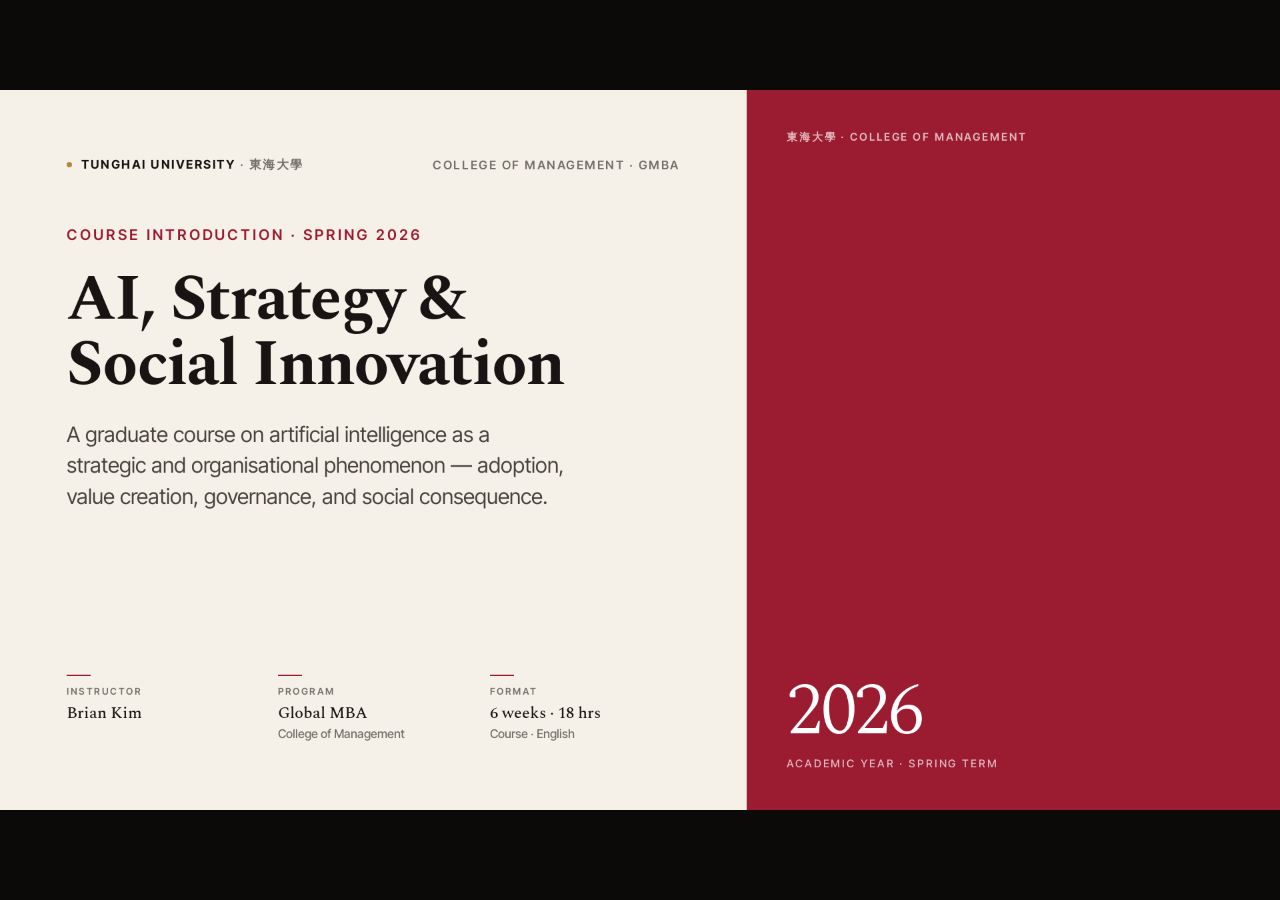
==== commit 3426de5c: "change seminar to course" ====
--- a/index.html
+++ b/index.html
@@ -557,7 +557,7 @@
             AI, Strategy &amp; Social Innovation
           </h1>
           <p class="lead" style="margin-top: 32px; max-width: 760px;">
-            A graduate seminar on artificial intelligence as a strategic and organisational
+            A graduate course on artificial intelligence as a strategic and organisational
             phenomenon — adoption, value creation, governance, and social consequence.
           </p>
         </div>
@@ -576,7 +576,7 @@
           <div>
             <div class="rule"></div>
             <p class="field-label">Format</p>
-            <p class="field-value">6 weeks · 18 hrs<br><span style="color:var(--ink-500); font-size: 18px; font-family: var(--font-body);">Seminar · English</span></p>
+            <p class="field-value">6 weeks · 18 hrs<br><span style="color:var(--ink-500); font-size: 18px; font-family: var(--font-body);">Course · English</span></p>
           </div>
         </div>
       </div>
@@ -604,7 +604,7 @@
           <p class="eyebrow">The shape of the course</p>
           <h2 class="h-section" style="margin-top: 28px; max-width: 600px;">Six themes, mapped from firm to society.</h2>
           <p class="lead" style="margin-top: 36px; max-width: 540px;">
-            The seminar moves from individual adoption decisions to industry-level disruption,
+            The course moves from individual adoption decisions to industry-level disruption,
             then outward to data markets, infrastructure, public policy, and the longevity economy.
           </p>
 
@@ -658,7 +658,7 @@
           <h2 class="title" style="font-size: 80px; margin-top: 24px; max-width: 720px;">AI Strategy in Healthcare</h2>
           <p class="lead" style="margin-top: 28px; max-width: 660px;">
             AI adoption is a strategic decision, not a technical one — and Watson Health is the
-            seminar's opening case study in how that decision can fail at scale.
+            course's opening case study in how that decision can fail at scale.
           </p>
 
           <div class="keywords-block">
@@ -1303,7 +1303,7 @@
           <p class="eyebrow">Week 06 · Capstone session</p>
           <h2 class="title" style="font-size: 76px; margin-top: 24px; max-width: 760px;">Smart Silver Economy Business Model</h2>
           <p class="lead" style="margin-top: 28px; max-width: 660px;">
-            The capstone integrates the seminar's themes into a business‑model exercise: design AI‑enabled
+            The capstone integrates the course's themes into a business‑model exercise: design AI‑enabled
             products for older adults — and stress‑test them against welfare‑framing defaults.
           </p>
 
@@ -1458,7 +1458,7 @@
               <span class="right" style="color: var(--gold-500);"><span class="counter" data-target="40" data-duration="1100">40</span>%</span>
             </li>
             <li style="border-color: rgba(255,255,255,0.18); color: rgba(255,255,255,0.85);">
-              <span><strong style="color:#fff;">Seminar participation</strong>  ·  framework application</span>
+              <span><strong style="color:#fff;">Course participation</strong>  ·  framework application</span>
               <span class="right" style="color: var(--gold-500);"><span class="counter" data-target="20" data-duration="1100">20</span>%</span>
             </li>
             <li style="border-color: rgba(255,255,255,0.18); color: rgba(255,255,255,0.85);">
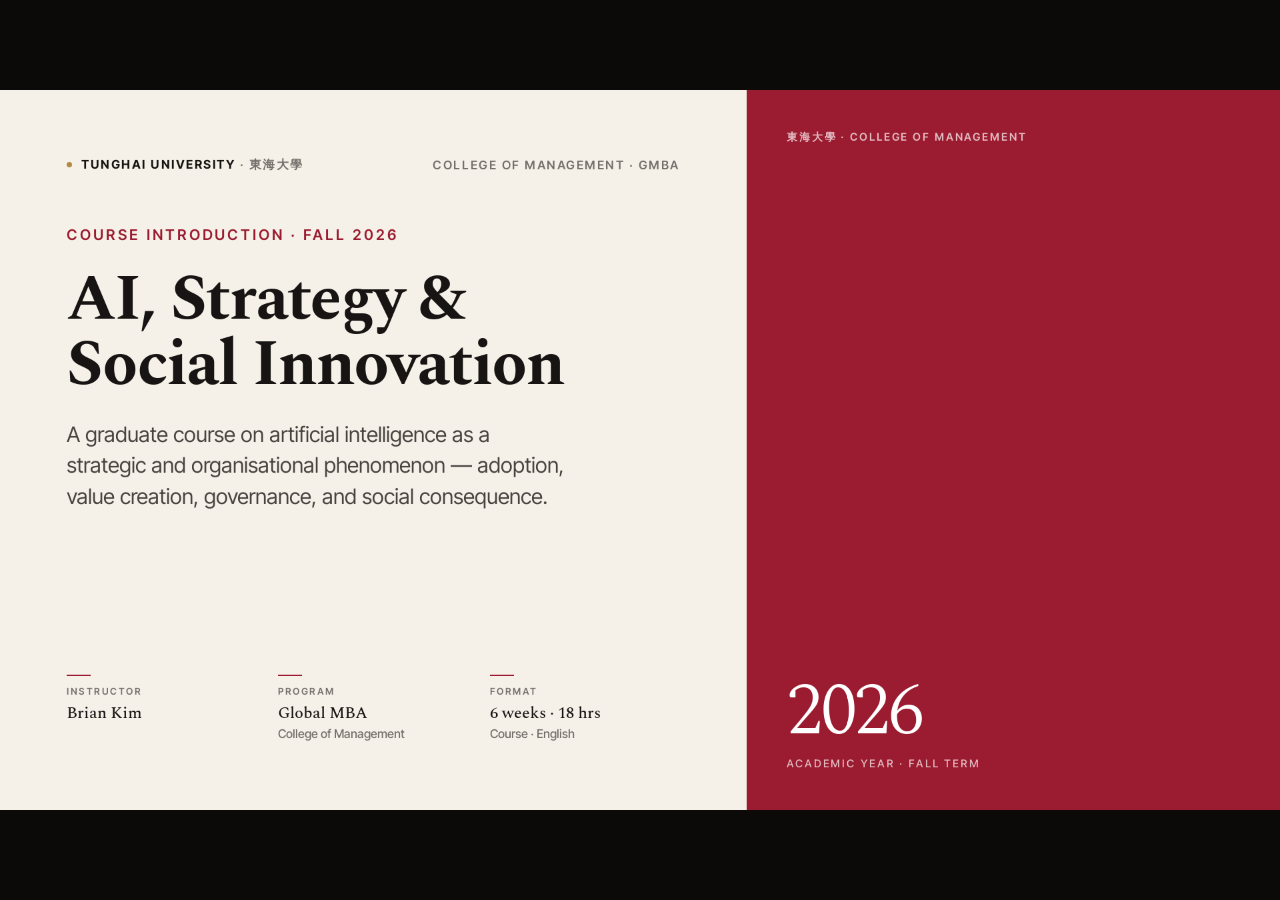
==== commit 634779c3: "Spring to Fall" ====
--- a/index.html
+++ b/index.html
@@ -552,7 +552,7 @@
             <div>College of Management · GMBA</div>
           </div>
 
-          <p class="eyebrow" style="margin-bottom: 36px;">Course Introduction · Spring 2026</p>
+          <p class="eyebrow" style="margin-bottom: 36px;">Course Introduction · Fall 2026</p>
           <h1 class="title" style="font-size: 96px; max-width: 920px;">
             AI, Strategy &amp; Social Innovation
           </h1>
@@ -585,7 +585,7 @@
         <div class="label">東海大學 · College of Management</div>
         <div class="seal">
           <div class="year"><span class="counter" data-target="2026" data-duration="1400">2026</span></div>
-          <div class="yearlabel">Academic year · Spring term</div>
+          <div class="yearlabel">Academic year · Fall term</div>
         </div>
       </div>
     </div>
@@ -615,7 +615,7 @@
             </div>
             <div class="stat">
               <div class="stat-num ink"><span class="counter" data-target="18" data-duration="1300">18</span></div>
-              <div class="stat-label">Contact hours</div>
+              <div class="stat-label">Class hours</div>
             </div>
             <div class="stat">
               <div class="stat-num ink"><span class="counter" data-target="18" data-duration="1500">18</span></div>
@@ -1444,7 +1444,7 @@
             </div>
             <div>
               <p class="eyebrow" style="color: var(--gold-500); font-size: 16px;">Term</p>
-              <p style="font-family: var(--font-display); font-size: 32px; color: var(--white); margin: 14px 0 4px 0;">Spring 2026</p>
+              <p style="font-family: var(--font-display); font-size: 32px; color: var(--white); margin: 14px 0 4px 0;">Fall 2026</p>
               <p style="font-family: var(--font-body); font-size: 18px; color: rgba(255,255,255,0.65); margin: 0;">6 weekly sessions · 18 hours</p>
             </div>
           </div>
